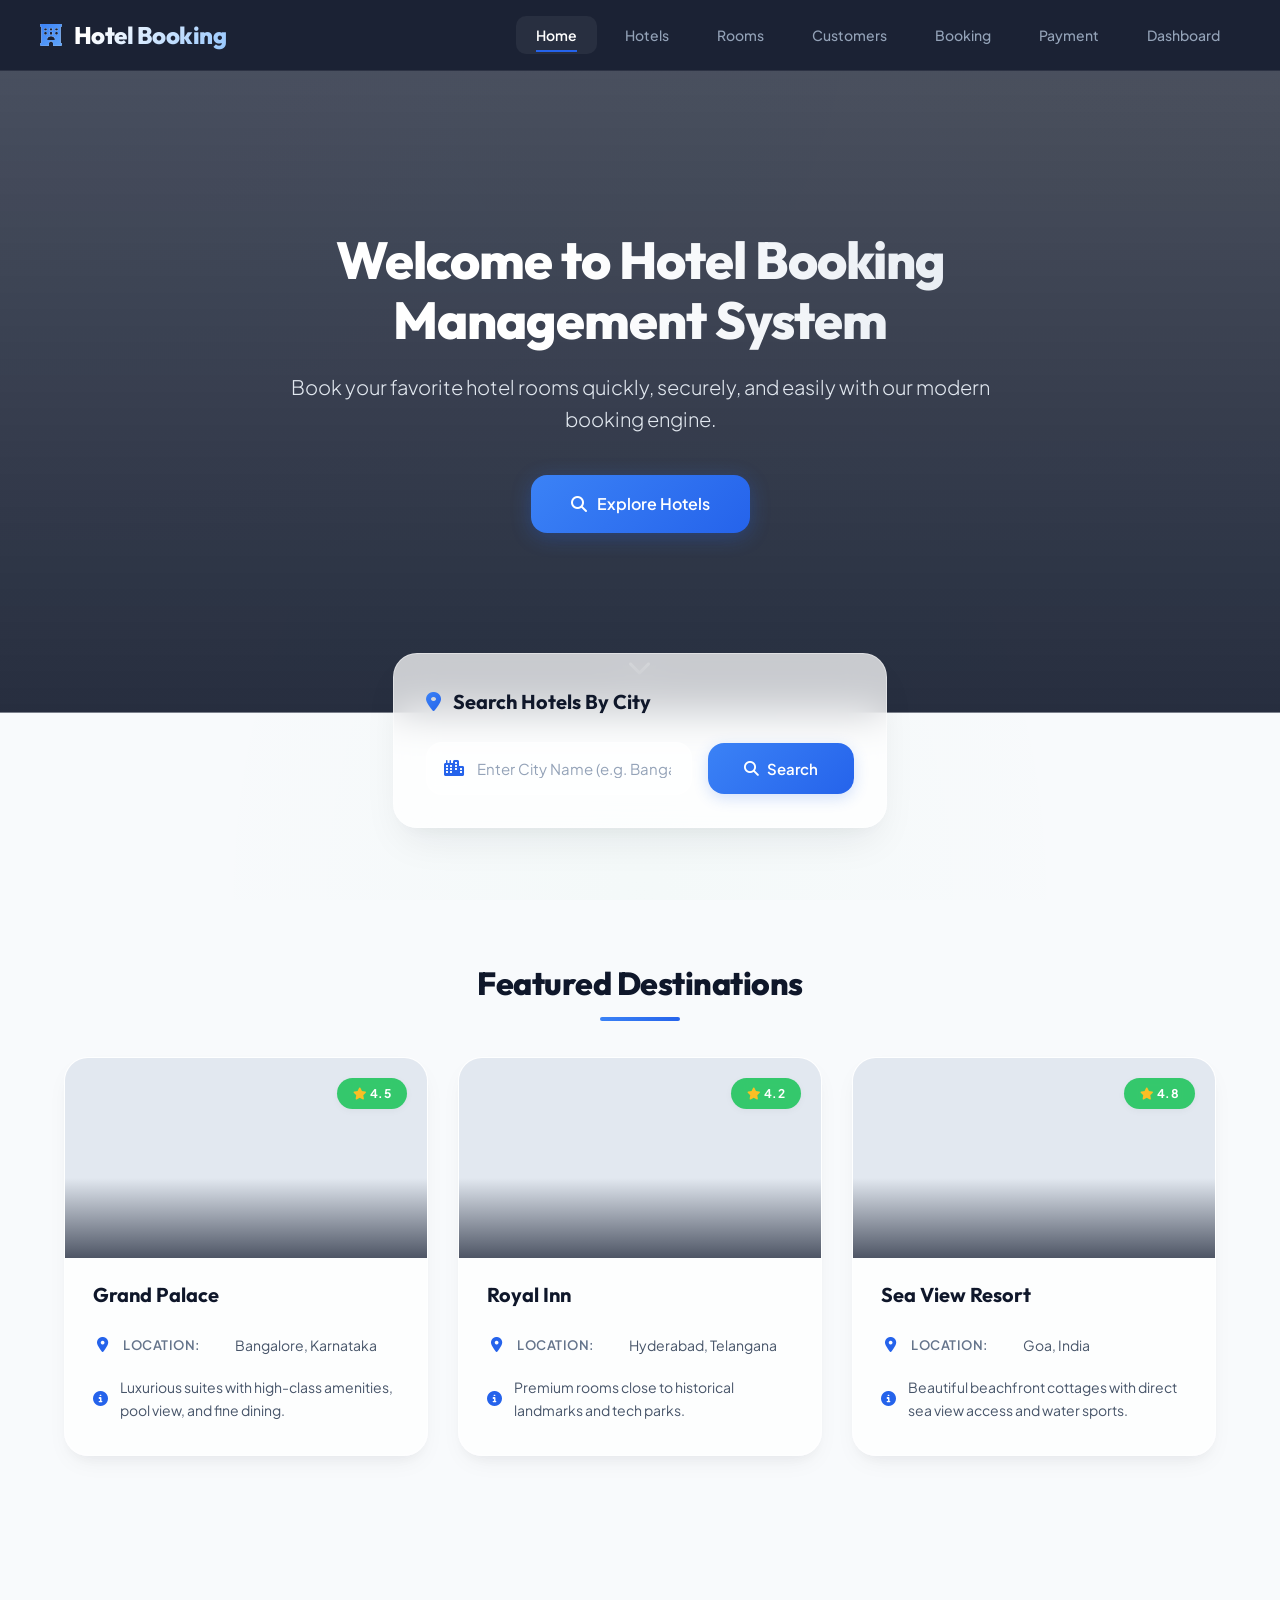
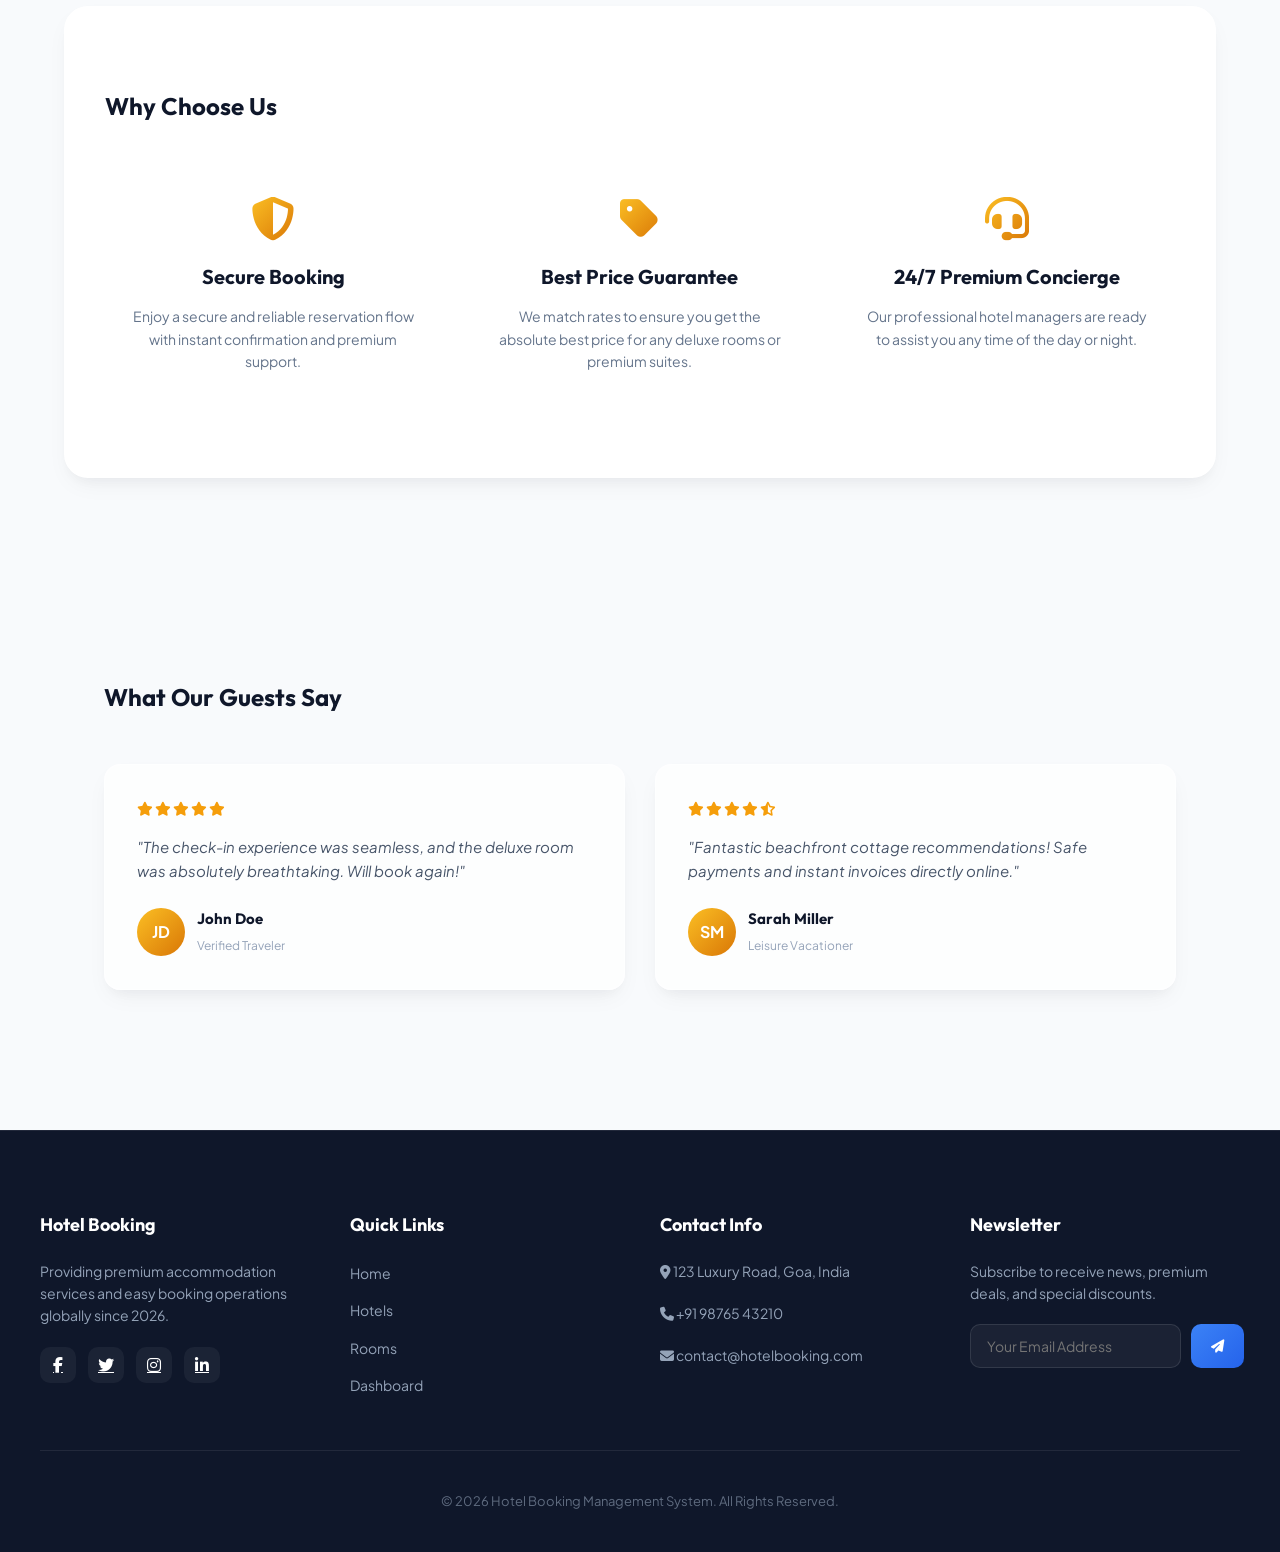
==== frontend/index.html @ cc44a889 "Initial commit with deployment configurations" ====
<!DOCTYPE html>
<html lang="en">
<head>
    <meta charset="UTF-8">
    <meta name="viewport" content="width=device-width, initial-scale=1.0">
    <title>Hotel Booking Management System</title>
    <!-- FontAwesome Icons -->
    <link rel="stylesheet" href="https://cdnjs.cloudflare.com/ajax/libs/font-awesome/6.4.0/css/all.min.css">
    <link rel="stylesheet" href="style.css">
</head>
<body>

    <!-- Navigation Bar -->
    <header>
        <nav class="navbar">
            <h2><i class="fa-solid fa-hotel"></i> Hotel Booking</h2>

            <button class="hamburger-menu" aria-label="Toggle Menu" onclick="toggleMobileMenu()">
                <i class="fa-solid fa-bars"></i>
            </button>

            <ul class="nav-links">
                <li><a href="index.html" class="active">Home</a></li>
                <li><a href="hotels.html">Hotels</a></li>
                <li><a href="rooms.html">Rooms</a></li>
                <li><a href="customers.html">Customers</a></li>
                <li><a href="booking.html">Booking</a></li>
                <li><a href="payment.html">Payment</a></li>
                <li><a href="dashboard.html">Dashboard</a></li>
            </ul>
        </nav>
    </header>

    <!-- Hero Section -->
    <section class="hero">
        <h1 class="anim-fade-up">Welcome to Hotel Booking Management System</h1>
        <p class="anim-fade-up">Book your favorite hotel rooms quickly, securely, and easily with our modern booking engine.</p>

        <a href="hotels.html" class="btn anim-fade-up">
            <i class="fa-solid fa-magnifying-glass"></i> Explore Hotels
        </a>

        <div class="scroll-indicator" onclick="document.getElementById('searchSection').scrollIntoView({behavior: 'smooth'})">
            <i class="fa-solid fa-chevron-down"></i>
        </div>
    </section>

    <!-- Search Hotel -->
    <section class="search" id="searchSection">
        <h2><i class="fa-solid fa-location-dot"></i> Search Hotels By City</h2>
        <div class="search-group">
            <div class="input-wrapper">
                <i class="fa-solid fa-city input-icon"></i>
                <input
                    type="text"
                    id="searchCity"
                    placeholder="Enter City Name (e.g. Bangalore, Goa)"
                >
            </div>
            <button onclick="searchHotel()">
                <i class="fa-solid fa-search"></i> Search
            </button>
        </div>
    </section>

    <!-- Featured Hotels -->
    <section class="featured">
        <h2>Featured Destinations</h2>
        <div class="hotel-container">

            <div class="hotel-card">
                <span class="badge success"><i class="fa-solid fa-star" style="color: #FBBF24;"></i> 4.5</span>
                <div class="card-image" style="background-image: url('https://images.unsplash.com/photo-1566073771259-6a8506099945?auto=format&fit=crop&w=600&q=80')"></div>
                <div class="card-body">
                    <h3>Grand Palace</h3>
                    <p><i class="fa-solid fa-map-marker-alt"></i> <b>Location:</b> Bangalore, Karnataka</p>
                    <p><i class="fa-solid fa-circle-info"></i> Luxurious suites with high-class amenities, pool view, and fine dining.</p>
                </div>
            </div>

            <div class="hotel-card">
                <span class="badge success"><i class="fa-solid fa-star" style="color: #FBBF24;"></i> 4.2</span>
                <div class="card-image" style="background-image: url('https://images.unsplash.com/photo-1582719508461-905c673771fd?auto=format&fit=crop&w=600&q=80')"></div>
                <div class="card-body">
                    <h3>Royal Inn</h3>
                    <p><i class="fa-solid fa-map-marker-alt"></i> <b>Location:</b> Hyderabad, Telangana</p>
                    <p><i class="fa-solid fa-circle-info"></i> Premium rooms close to historical landmarks and tech parks.</p>
                </div>
            </div>

            <div class="hotel-card">
                <span class="badge success"><i class="fa-solid fa-star" style="color: #FBBF24;"></i> 4.8</span>
                <div class="card-image" style="background-image: url('https://images.unsplash.com/photo-1520250497591-112f2f40a3f4?auto=format&fit=crop&w=600&q=80')"></div>
                <div class="card-body">
                    <h3>Sea View Resort</h3>
                    <p><i class="fa-solid fa-map-marker-alt"></i> <b>Location:</b> Goa, India</p>
                    <p><i class="fa-solid fa-circle-info"></i> Beautiful beachfront cottages with direct sea view access and water sports.</p>
                </div>
            </div>

        </div>
    </section>

    <!-- Why Choose Us Section -->
    <section class="why-choose-us">
        <h2>Why Choose Us</h2>
        <div class="why-grid">
            <div class="why-item">
                <i class="fa-solid fa-shield-halved"></i>
                <h3>Secure Booking</h3>
                <p>Enjoy a secure and reliable reservation flow with instant confirmation and premium support.</p>
            </div>
            <div class="why-item">
                <i class="fa-solid fa-tag"></i>
                <h3>Best Price Guarantee</h3>
                <p>We match rates to ensure you get the absolute best price for any deluxe rooms or premium suites.</p>
            </div>
            <div class="why-item">
                <i class="fa-solid fa-headset"></i>
                <h3>24/7 Premium Concierge</h3>
                <p>Our professional hotel managers are ready to assist you any time of the day or night.</p>
            </div>
        </div>
    </section>

    <!-- Testimonials Section -->
    <section class="testimonials-section">
        <h2>What Our Guests Say</h2>
        <div class="testimonials-grid">
            <div class="testimonial-card">
                <div class="testimonial-stars">
                    <i class="fa-solid fa-star"></i>
                    <i class="fa-solid fa-star"></i>
                    <i class="fa-solid fa-star"></i>
                    <i class="fa-solid fa-star"></i>
                    <i class="fa-solid fa-star"></i>
                </div>
                <p>"The check-in experience was seamless, and the deluxe room was absolutely breathtaking. Will book again!"</p>
                <div class="testimonial-user">
                    <div class="testimonial-avatar">JD</div>
                    <div class="testimonial-info">
                        <h4>John Doe</h4>
                        <span>Verified Traveler</span>
                    </div>
                </div>
            </div>
            <div class="testimonial-card">
                <div class="testimonial-stars">
                    <i class="fa-solid fa-star"></i>
                    <i class="fa-solid fa-star"></i>
                    <i class="fa-solid fa-star"></i>
                    <i class="fa-solid fa-star"></i>
                    <i class="fa-solid fa-star-half-stroke"></i>
                </div>
                <p>"Fantastic beachfront cottage recommendations! Safe payments and instant invoices directly online."</p>
                <div class="testimonial-user">
                    <div class="testimonial-avatar">SM</div>
                    <div class="testimonial-info">
                        <h4>Sarah Miller</h4>
                        <span>Leisure Vacationer</span>
                    </div>
                </div>
            </div>
        </div>
    </section>

    <!-- Footer -->
    <footer>
        <div class="footer-content">
            <div class="footer-section">
                <h3>Hotel Booking</h3>
                <p>Providing premium accommodation services and easy booking operations globally since 2026.</p>
                <div class="footer-social">
                    <a href="#"><i class="fa-brands fa-facebook-f"></i></a>
                    <a href="#"><i class="fa-brands fa-twitter"></i></a>
                    <a href="#"><i class="fa-brands fa-instagram"></i></a>
                    <a href="#"><i class="fa-brands fa-linkedin-in"></i></a>
                </div>
            </div>
            <div class="footer-section">
                <h3>Quick Links</h3>
                <ul class="footer-links">
                    <li><a href="index.html">Home</a></li>
                    <li><a href="hotels.html">Hotels</a></li>
                    <li><a href="rooms.html">Rooms</a></li>
                    <li><a href="dashboard.html">Dashboard</a></li>
                </ul>
            </div>
            <div class="footer-section">
                <h3>Contact Info</h3>
                <p><i class="fa-solid fa-location-dot"></i> 123 Luxury Road, Goa, India</p>
                <p><i class="fa-solid fa-phone"></i> +91 98765 43210</p>
                <p><i class="fa-solid fa-envelope"></i> contact@hotelbooking.com</p>
            </div>
            <div class="footer-section">
                <h3>Newsletter</h3>
                <p>Subscribe to receive news, premium deals, and special discounts.</p>
                <div class="newsletter-form">
                    <input type="email" placeholder="Your Email Address">
                    <button><i class="fa-solid fa-paper-plane"></i></button>
                </div>
            </div>
        </div>
        <div class="footer-bottom">
            <p>&copy; 2026 Hotel Booking Management System. All Rights Reserved.</p>
        </div>
    </footer>

    <script src="script.js"></script>

</body>
</html>
---- frontend/style.css ----
@import url('https://fonts.googleapis.com/css2?family=Outfit:wght@300;400;500;600;700;800&family=Plus+Jakarta+Sans:wght@300;400;500;600;700;800&display=swap');

/* ==========================================================================
   PREMIUM DESIGN SYSTEM VARIABLES
   ========================================================================== */
:root {
    /* Color Palette */
    --primary: #2563EB;
    --primary-hover: #1D4ED8;
    --primary-light: rgba(37, 99, 235, 0.1);
    --secondary: #0F172A;
    --accent: #F59E0B;
    --accent-hover: #D97706;
    --success: #22C55E;
    --danger: #EF4444;
    --warning: #F59E0B;
    --info: #3B82F6;
    --background: #F8FAFC;
    
    /* Luxury Gradients */
    --primary-gradient: linear-gradient(135deg, #3B82F6 0%, #2563EB 100%);
    --secondary-gradient: linear-gradient(135deg, #1E293B 0%, #0F172A 100%);
    --success-gradient: linear-gradient(135deg, #34D399 0%, #10B981 100%);
    --danger-gradient: linear-gradient(135deg, #F87171 0%, #EF4444 100%);
    --warning-gradient: linear-gradient(135deg, #FBBF24 0%, #F59E0B 100%);
    --gray-gradient: linear-gradient(135deg, #94A3B8 0%, #64748B 100%);
    --accent-gradient: linear-gradient(135deg, #FBBF24 0%, #D97706 100%);
    --hero-overlay: linear-gradient(to bottom, rgba(15, 23, 42, 0.75), rgba(15, 23, 42, 0.9));
    --glass-card: rgba(255, 255, 255, 0.75);
    
    /* Typography */
    --font-heading: 'Outfit', sans-serif;
    --font-body: 'Plus Jakarta Sans', sans-serif;
    
    /* Shadows & Glows */
    --shadow-sm: 0 2px 8px -1px rgba(0, 0, 0, 0.05);
    --shadow-md: 0 10px 25px -5px rgba(15, 23, 42, 0.05), 0 8px 16px -6px rgba(15, 23, 42, 0.05);
    --shadow-lg: 0 20px 40px -10px rgba(15, 23, 42, 0.08), 0 10px 20px -8px rgba(15, 23, 42, 0.04);
    --shadow-xl: 0 30px 60px -15px rgba(15, 23, 42, 0.12), 0 15px 30px -10px rgba(15, 23, 42, 0.06);
    --primary-glow: 0 0 20px rgba(37, 99, 235, 0.25);
    --success-glow: 0 0 20px rgba(34, 197, 94, 0.25);
    --danger-glow: 0 0 20px rgba(239, 68, 68, 0.25);
    --accent-glow: 0 0 20px rgba(245, 158, 11, 0.25);
    
    /* Borders & Radius */
    --border-glass: 1px solid rgba(255, 255, 255, 0.4);
    --border-glass-focus: 1px solid rgba(37, 99, 235, 0.5);
    --radius-sm: 10px;
    --radius-md: 16px;
    --radius-lg: 24px;
    --radius-full: 9999px;
    
    /* Transitions */
    --transition: all 0.4s cubic-bezier(0.16, 1, 0.3, 1);
}

/* ==========================================================================
   RESET & BASE STYLES
   ========================================================================== */
* {
    margin: 0;
    padding: 0;
    box-sizing: border-box;
}

html {
    scroll-behavior: smooth;
}

body {
    background-color: var(--background);
    color: var(--secondary);
    font-family: var(--font-body);
    line-height: 1.6;
    min-height: 100vh;
    display: flex;
    flex-direction: column;
    overflow-x: hidden;
    background-image: 
        radial-gradient(at 0% 0%, rgba(37, 99, 235, 0.03) 0, transparent 50%),
        radial-gradient(at 100% 0%, rgba(245, 158, 11, 0.03) 0, transparent 50%),
        radial-gradient(at 50% 100%, rgba(34, 197, 94, 0.02) 0, transparent 50%);
    background-attachment: fixed;
}

h1, h2, h3, h4, h5, h6 {
    font-family: var(--font-heading);
    color: var(--secondary);
    font-weight: 700;
}

/* Custom Scrollbar */
::-webkit-scrollbar {
    width: 10px;
    height: 10px;
}
::-webkit-scrollbar-track {
    background: var(--background);
}
::-webkit-scrollbar-thumb {
    background: #CBD5E1;
    border-radius: var(--radius-full);
    border: 3px solid var(--background);
}
::-webkit-scrollbar-thumb:hover {
    background: #94A3B8;
}

/* Page entrance animations */
main, .dashboard-layout, .featured, form, .hero, .why-choose-us, .testimonials-section {
    animation: fadeUp 0.8s cubic-bezier(0.16, 1, 0.3, 1) both;
}

/* ==========================================================================
   ANIMATION KEYFRAMES
   ========================================================================== */
@keyframes fadeIn {
    from { opacity: 0; }
    to { opacity: 1; }
}
@keyframes fadeUp {
    from {
        opacity: 0;
        transform: translateY(30px);
    }
    to {
        opacity: 1;
        transform: translateY(0);
    }
}
@keyframes fadeDown {
    from {
        opacity: 0;
        transform: translateY(-20px);
    }
    to {
        opacity: 1;
        transform: translateY(0);
    }
}
@keyframes slideLeft {
    from {
        opacity: 0;
        transform: translateX(40px);
    }
    to {
        opacity: 1;
        transform: translateX(0);
    }
}
@keyframes slideRight {
    from {
        opacity: 0;
        transform: translateX(-40px);
    }
    to {
        opacity: 1;
        transform: translateX(0);
    }
}
@keyframes zoomIn {
    from {
        opacity: 0;
        transform: scale(0.95);
    }
    to {
        opacity: 1;
        transform: scale(1);
    }
}
@keyframes floating {
    0% { transform: translateY(0px); }
    50% { transform: translateY(-10px); }
    100% { transform: translateY(0px); }
}
@keyframes pulseGlow {
    0% { box-shadow: 0 0 0 0 rgba(37, 99, 235, 0.4); }
    70% { box-shadow: 0 0 0 10px rgba(37, 99, 235, 0); }
    100% { box-shadow: 0 0 0 0 rgba(37, 99, 235, 0); }
}
@keyframes bounce {
    0%, 20%, 50%, 80%, 100% { transform: translateY(0); }
    40% { transform: translateY(-15px); }
    60% { transform: translateY(-7px); }
}

/* Animation classes */
.anim-fade-in { animation: fadeIn 1s ease-out forwards; }
.anim-fade-up { animation: fadeUp 1s cubic-bezier(0.16, 1, 0.3, 1) forwards; }
.anim-slide-left { animation: slideLeft 1s cubic-bezier(0.16, 1, 0.3, 1) forwards; }
.anim-slide-right { animation: slideRight 1s cubic-bezier(0.16, 1, 0.3, 1) forwards; }
.anim-zoom-in { animation: zoomIn 1s cubic-bezier(0.16, 1, 0.3, 1) forwards; }
.anim-floating { animation: floating 4s ease-in-out infinite; }
.anim-bounce { animation: bounce 2s infinite; }

/* ==========================================================================
   NAVIGATION BAR
   ========================================================================== */
header {
    position: sticky;
    top: 0;
    z-index: 1000;
    transition: var(--transition);
    border-bottom: 1px solid rgba(255, 255, 255, 0.08);
    background: rgba(15, 23, 42, 0.95);
    backdrop-filter: blur(20px);
    -webkit-backdrop-filter: blur(20px);
}

header.scrolled {
    background: rgba(15, 23, 42, 0.95);
    box-shadow: var(--shadow-md);
}

.navbar {
    display: flex;
    justify-content: space-between;
    align-items: center;
    max-width: 1400px;
    margin: 0 auto;
    padding: 16px 40px;
    width: 100%;
}

.navbar h2 {
    font-size: 24px;
    font-weight: 800;
    letter-spacing: -0.5px;
    background: linear-gradient(135deg, #FFFFFF 30%, #93C5FD 100%);
    -webkit-background-clip: text;
    background-clip: text;
    color: transparent;
    display: flex;
    align-items: center;
    gap: 12px;
}

.navbar h2 i {
    color: var(--primary);
    font-size: 22px;
    background: linear-gradient(135deg, #3B82F6 0%, #60A5FA 100%);
    -webkit-background-clip: text;
    background-clip: text;
    -webkit-text-fill-color: transparent;
}

.nav-links {
    list-style: none;
    display: flex;
    gap: 8px;
    align-items: center;
}

.nav-links a {
    color: #94A3B8;
    text-decoration: none;
    font-size: 14px;
    font-weight: 500;
    padding: 10px 20px;
    border-radius: var(--radius-sm);
    transition: var(--transition);
    position: relative;
}

.nav-links a:hover {
    color: white;
}

.nav-links a::after {
    content: '';
    position: absolute;
    bottom: 2px;
    left: 20px;
    right: 20px;
    height: 2px;
    background: var(--primary);
    transform: scaleX(0);
    transform-origin: right;
    transition: transform 0.3s ease-in-out;
}

.nav-links a:hover::after {
    transform: scaleX(1);
    transform-origin: left;
}

.nav-links a.active {
    color: white;
    background: rgba(255, 255, 255, 0.06);
    font-weight: 600;
}

.nav-links a.active::after {
    transform: scaleX(1);
    background: var(--primary);
}

/* Mobile Hamburger Menu */
.hamburger-menu {
    display: none;
    background: none;
    border: none;
    color: white;
    font-size: 22px;
    cursor: pointer;
    transition: var(--transition);
    padding: 8px;
    border-radius: var(--radius-sm);
}

.hamburger-menu:hover {
    background: rgba(255, 255, 255, 0.1);
}

/* ==========================================================================
   HERO SECTION
   ========================================================================== */
.hero {
    position: relative;
    text-align: center;
    padding: 160px 40px 180px 40px;
    background: var(--hero-overlay), url("https://images.unsplash.com/photo-1542314831-068cd1dbfeeb?auto=format&fit=crop&w=1920&q=80");
    background-size: cover;
    background-position: center;
    background-attachment: fixed;
    color: white;
    margin-bottom: 0px;
    overflow: hidden;
    display: flex;
    flex-direction: column;
    align-items: center;
}

.hero h1 {
    font-size: 52px;
    font-weight: 800;
    margin-bottom: 20px;
    letter-spacing: -1px;
    line-height: 1.15;
    max-width: 900px;
    animation: fadeUp 1s cubic-bezier(0.16, 1, 0.3, 1) both;
    background: linear-gradient(to right, #FFFFFF 40%, #E2E8F0 100%);
    -webkit-background-clip: text;
    background-clip: text;
    color: transparent;
}

.hero p {
    font-size: 20px;
    color: #E2E8F0;
    margin-bottom: 40px;
    max-width: 700px;
    font-weight: 300;
    animation: fadeUp 1.2s cubic-bezier(0.16, 1, 0.3, 1) both;
    line-height: 1.6;
}

.hero .btn {
    background: var(--primary-gradient);
    color: white;
    text-decoration: none;
    padding: 16px 40px;
    border-radius: var(--radius-md);
    font-size: 16px;
    font-weight: 600;
    box-shadow: 0 4px 20px rgba(37, 99, 235, 0.3);
    display: inline-flex;
    align-items: center;
    gap: 10px;
    transition: var(--transition);
    border: none;
    cursor: pointer;
    animation: fadeUp 1.4s cubic-bezier(0.16, 1, 0.3, 1) both;
}

.hero .btn:hover {
    transform: translateY(-3px) scale(1.02);
    box-shadow: var(--shadow-lg), 0 0 30px rgba(37, 99, 235, 0.4);
}

.hero .btn:active {
    transform: translateY(-1px) scale(0.98);
}

/* Floating Scroll Indicator */
.scroll-indicator {
    position: absolute;
    bottom: 30px;
    left: 50%;
    transform: translateX(-50%);
    animation: floating 2s ease-in-out infinite;
    cursor: pointer;
}

.scroll-indicator i {
    font-size: 24px;
    color: rgba(255, 255, 255, 0.6);
    transition: var(--transition);
}

.scroll-indicator:hover i {
    color: white;
}

/* ==========================================================================
   DASHBOARD / TWO-COLUMN SIDEBAR LAYOUT
   ========================================================================== */
.dashboard-layout {
    display: grid;
    grid-template-columns: 460px 1fr;
    gap: 40px;
    max-width: 1400px;
    margin: -80px auto 60px auto;
    padding: 0 40px;
    align-items: start;
    position: relative;
    z-index: 10;
}

.form-container {
    position: sticky;
    top: 110px;
    z-index: 10;
}

.content-container {
    display: flex;
    flex-direction: column;
    gap: 40px;
}

/* Adjustments when dashboard-layout is used */
.dashboard-layout form {
    margin: 0;
    width: 100%;
}

.dashboard-layout .search {
    margin: 0;
    max-width: none;
}

.dashboard-layout .featured {
    width: 100%;
    max-width: none;
    margin: 0;
    padding: 0;
}

/* ==========================================================================
   SEARCH & FILTER COMPONENT (GLASS CARDS)
   ========================================================================== */
.search {
    max-width: 1000px;
    margin: -60px auto 40px auto;
    background: var(--glass-card);
    backdrop-filter: blur(20px);
    -webkit-backdrop-filter: blur(20px);
    padding: 32px;
    border-radius: var(--radius-lg);
    box-shadow: var(--shadow-lg);
    border: var(--border-glass);
    position: relative;
    z-index: 20;
}

.search h2 {
    font-size: 20px;
    font-weight: 700;
    margin-bottom: 24px;
    color: var(--secondary);
    display: flex;
    align-items: center;
    gap: 12px;
}

.search h2 i {
    color: var(--primary);
    background: var(--primary-gradient);
    -webkit-background-clip: text;
    background-clip: text;
    -webkit-text-fill-color: transparent;
}

.search-group {
    display: flex;
    gap: 16px;
    justify-content: center;
    align-items: center;
    flex-wrap: wrap;
    width: 100%;
}

/* Input Wrappers & Floating Labels style */
.input-wrapper {
    position: relative;
    flex: 1;
    min-width: 250px;
}

.input-wrapper i.input-icon {
    position: absolute;
    left: 18px;
    top: 50%;
    transform: translateY(-50%);
    color: var(--primary);
    font-size: 16px;
    pointer-events: none;
    transition: var(--transition);
}

.search input,
.search select {
    width: 100%;
    padding: 16px 20px 16px 50px;
    font-size: 15px;
    font-family: var(--font-body);
    border: var(--border-glass);
    border-radius: var(--radius-md);
    background-color: rgba(255, 255, 255, 0.6);
    color: var(--secondary);
    transition: var(--transition);
    outline: none;
}

.search input::placeholder {
    color: #94A3B8;
}

.search input:focus,
.search select:focus {
    border-color: var(--primary);
    background-color: white;
    box-shadow: var(--primary-glow);
}

.search button {
    padding: 16px 36px;
    background: var(--primary-gradient);
    color: white;
    border: none;
    border-radius: var(--radius-md);
    font-size: 15px;
    font-weight: 600;
    cursor: pointer;
    font-family: var(--font-body);
    transition: var(--transition);
    box-shadow: 0 4px 15px rgba(37, 99, 235, 0.2);
    display: inline-flex;
    align-items: center;
    gap: 8px;
}

.search button:hover {
    transform: translateY(-2px);
    box-shadow: 0 6px 20px rgba(37, 99, 235, 0.4);
}

.search button:active {
    transform: translateY(0);
}

/* ==========================================================================
   FORMS SECTION (GLASS CARDS)
   ========================================================================== */
form {
    width: 100%;
    max-width: 560px;
    margin: 60px auto;
    background: var(--glass-card);
    backdrop-filter: blur(20px);
    -webkit-backdrop-filter: blur(20px);
    padding: 40px;
    border-radius: var(--radius-lg);
    box-shadow: var(--shadow-xl);
    border: var(--border-glass);
}

form h2 {
    text-align: center;
    font-size: 26px;
    font-weight: 800;
    margin-bottom: 30px;
    color: var(--secondary);
    display: flex;
    justify-content: center;
    align-items: center;
    gap: 12px;
}

form h2 i {
    color: var(--primary);
    background: var(--primary-gradient);
    -webkit-background-clip: text;
    background-clip: text;
    -webkit-text-fill-color: transparent;
}

form label {
    font-size: 11px;
    font-weight: 700;
    color: #64748B;
    margin-bottom: 8px;
    display: inline-block;
    text-transform: uppercase;
    letter-spacing: 1px;
}

.form-group {
    position: relative;
    margin-bottom: 24px;
    width: 100%;
}

.form-group i.input-icon {
    position: absolute;
    left: 18px;
    top: 45px; /* aligned relative to label + input top */
    transform: translateY(-50%);
    color: var(--primary);
    font-size: 16px;
    pointer-events: none;
    transition: var(--transition);
}

form input,
form select,
form textarea {
    width: 100%;
    padding: 16px 20px 16px 50px;
    font-size: 14px;
    font-family: var(--font-body);
    border: var(--border-glass);
    border-radius: var(--radius-md);
    color: var(--secondary);
    background-color: rgba(255, 255, 255, 0.55);
    outline: none;
    transition: var(--transition);
}

form input::placeholder {
    color: #94A3B8;
}

form input:focus,
form select:focus,
form textarea:focus {
    border-color: var(--primary);
    background-color: white;
    box-shadow: var(--primary-glow);
}

/* Floating Glow borders using CSS Focus events */
form input:focus ~ i.input-icon,
form select:focus ~ i.input-icon {
    color: var(--primary);
    transform: translateY(-50%) scale(1.1);
}

form input[readonly] {
    background-color: #E2E8F0 !important;
    border-color: rgba(0, 0, 0, 0.05) !important;
    color: #64748B !important;
    cursor: not-allowed;
}

form .btn-group {
    display: grid;
    grid-template-columns: 1fr 1fr;
    gap: 14px;
    margin-top: 15px;
}

/* ==========================================================================
   BUTTONS (PREMIUM LUXURY GLOW & TRANSITIONS)
   ========================================================================== */
form button,
.btn-group button {
    padding: 15px 24px;
    border: none;
    border-radius: var(--radius-md);
    cursor: pointer;
    font-family: var(--font-body);
    font-size: 14px;
    font-weight: 700;
    color: white;
    transition: var(--transition);
    display: inline-flex;
    justify-content: center;
    align-items: center;
    gap: 8px;
    box-shadow: var(--shadow-sm);
    position: relative;
    overflow: hidden;
}

form button:hover,
.btn-group button:hover {
    transform: translateY(-2px);
}

form button:active,
.btn-group button:active {
    transform: translateY(0) scale(0.98);
}

/* Button variants */
/* Primary add button - takes span 2 */
form button[onclick*="add"],
.btn-primary {
    background: var(--primary-gradient);
    grid-column: span 2;
    font-size: 15px;
    box-shadow: 0 4px 15px rgba(37, 99, 235, 0.2);
}

form button[onclick*="add"]:hover,
.btn-primary:hover {
    box-shadow: 0 6px 20px rgba(37, 99, 235, 0.4), var(--primary-glow);
}

/* Update Button - Green */
form button[onclick*="update"],
.btn-success {
    background: var(--success-gradient);
    box-shadow: 0 4px 15px rgba(34, 197, 94, 0.2);
}

form button[onclick*="update"]:hover,
.btn-success:hover {
    box-shadow: 0 6px 20px rgba(34, 197, 94, 0.4), var(--success-glow);
}

/* Delete Button - Red */
form button[onclick*="delete"],
form button[onclick*="deleteHotel"],
form button[onclick*="deleteRoom"],
form button[onclick*="deleteCustomer"],
form button[onclick*="deleteBooking"],
form button[onclick*="deletePayment"],
.btn-danger {
    background: var(--danger-gradient);
    box-shadow: 0 4px 15px rgba(239, 68, 68, 0.2);
}

form button[onclick*="delete"]:hover,
.btn-danger:hover {
    box-shadow: 0 6px 20px rgba(239, 68, 68, 0.4), var(--danger-glow);
}

/* Clear Reset Button - Gray */
form button[type="reset"],
form button[onclick*="clear"],
form button[onclick*="clearHotelForm"],
form button[onclick*="clearRoomForm"],
form button[onclick*="clearCustomerForm"],
form button[onclick*="clearBookingForm"],
form button[onclick*="clearPaymentForm"],
.btn-secondary {
    background: var(--gray-gradient);
    box-shadow: 0 4px 15px rgba(100, 116, 139, 0.2);
}

form button[type="reset"]:hover,
.btn-secondary:hover {
    box-shadow: 0 6px 20px rgba(100, 116, 139, 0.4);
}

/* ==========================================================================
   FEATURED & CONTAINER GRID
   ========================================================================== */
.featured {
    width: 90%;
    max-width: 1400px;
    margin: 80px auto;
    padding: 10px 0;
}

.featured h2 {
    font-size: 32px;
    font-weight: 800;
    text-align: center;
    margin-bottom: 48px;
    position: relative;
    color: var(--secondary);
    letter-spacing: -0.5px;
}

.featured h2::after {
    content: '';
    position: absolute;
    bottom: -12px;
    left: 50%;
    transform: translateX(-50%);
    width: 80px;
    height: 4px;
    background: var(--primary-gradient);
    border-radius: var(--radius-full);
}

.hotel-container {
    display: grid;
    grid-template-columns: repeat(auto-fill, minmax(350px, 1fr));
    gap: 30px;
    justify-content: center;
    width: 100%;
}

.no-records {
    grid-column: 1 / -1;
    text-align: center;
    padding: 60px 40px;
    background: rgba(255, 255, 255, 0.6);
    backdrop-filter: blur(10px);
    border: 2px dashed rgba(148, 163, 184, 0.3);
    border-radius: var(--radius-lg);
    color: #64748B;
    font-size: 16px;
    font-weight: 500;
}

/* ==========================================================================
   CARD DESIGN (LUXURY GLASS CARDS)
   ========================================================================== */
.hotel-card {
    background: var(--glass-card);
    backdrop-filter: blur(15px);
    -webkit-backdrop-filter: blur(15px);
    border-radius: var(--radius-lg);
    box-shadow: var(--shadow-md);
    border: var(--border-glass);
    transition: var(--transition);
    display: flex;
    flex-direction: column;
    position: relative;
    overflow: hidden;
    padding: 0;
}

.hotel-card:hover {
    transform: translateY(-8px);
    box-shadow: var(--shadow-xl);
    border-color: rgba(37, 99, 235, 0.2);
}

/* Premium Image Placeholder Grid */
.card-image {
    width: 100%;
    height: 200px;
    background-size: cover;
    background-position: center;
    position: relative;
    background-color: #E2E8F0;
    transition: var(--transition);
}

.hotel-card:hover .card-image {
    transform: scale(1.03);
}

.card-image::after {
    content: '';
    position: absolute;
    inset: 0;
    background: linear-gradient(to bottom, transparent 60%, rgba(15, 23, 42, 0.7));
}

.card-body {
    padding: 24px 28px;
    display: flex;
    flex-direction: column;
    flex-grow: 1;
}

.hotel-card h3 {
    color: var(--secondary);
    font-size: 20px;
    font-weight: 700;
    margin-bottom: 16px;
    line-height: 1.3;
}

.hotel-card p {
    margin: 10px 0;
    font-size: 14px;
    color: #475569;
    display: flex;
    align-items: center;
    gap: 12px;
}

.hotel-card p i {
    color: var(--primary);
    font-size: 15px;
    width: 18px;
    text-align: center;
}

.hotel-card p b {
    color: #64748B;
    font-weight: 600;
    min-width: 100px;
    font-size: 13px;
    text-transform: uppercase;
    letter-spacing: 0.5px;
}

/* Badges inside cards */
.hotel-card .badge {
    position: absolute;
    top: 20px;
    right: 20px;
    padding: 6px 16px;
    border-radius: var(--radius-full);
    font-size: 12px;
    font-weight: 700;
    letter-spacing: 0.5px;
    z-index: 10;
    box-shadow: var(--shadow-sm);
    backdrop-filter: blur(10px);
}

.hotel-card .badge.confirmed,
.hotel-card .badge.success,
.hotel-card .badge.available {
    background-color: rgba(34, 197, 94, 0.9);
    color: white;
}

.hotel-card .badge.pending,
.hotel-card .badge.booked {
    background-color: rgba(245, 158, 11, 0.9);
    color: white;
}

.hotel-card .badge.cancelled,
.hotel-card .badge.failed {
    background-color: rgba(239, 68, 68, 0.9);
    color: white;
}

.card-actions {
    margin-top: auto;
    display: flex;
    gap: 10px;
    padding-top: 20px;
    border-top: 1px solid rgba(148, 163, 184, 0.15);
}

.hotel-card button {
    flex: 1;
    padding: 12px 16px;
    border: none;
    border-radius: var(--radius-md);
    font-size: 13px;
    font-weight: 700;
    cursor: pointer;
    color: white;
    transition: var(--transition);
    display: inline-flex;
    justify-content: center;
    align-items: center;
    gap: 6px;
}

.hotel-card button:first-of-type {
    background: var(--info-gradient);
    box-shadow: 0 4px 10px rgba(59, 130, 246, 0.15);
}

.hotel-card button:first-of-type:hover {
    box-shadow: 0 6px 15px rgba(59, 130, 246, 0.3), var(--primary-glow);
}

.hotel-card button:last-of-type {
    background: var(--danger-gradient);
    box-shadow: 0 4px 10px rgba(239, 68, 68, 0.15);
}

.hotel-card button:last-of-type:hover {
    box-shadow: 0 6px 15px rgba(239, 68, 68, 0.3), var(--danger-glow);
}

/* ==========================================================================
   STATISTICS & ADMIN DASHBOARD
   ========================================================================== */
.stats-grid {
    display: grid;
    grid-template-columns: repeat(auto-fit, minmax(220px, 1fr));
    gap: 24px;
    margin-bottom: 40px;
    width: 100%;
}

.stat-card {
    background: var(--glass-card);
    backdrop-filter: blur(15px);
    -webkit-backdrop-filter: blur(15px);
    padding: 30px 24px;
    border-radius: var(--radius-lg);
    box-shadow: var(--shadow-md);
    border: var(--border-glass);
    text-align: center;
    transition: var(--transition);
    position: relative;
    overflow: hidden;
}

.stat-card::after {
    content: '';
    position: absolute;
    bottom: 0;
    left: 0;
    width: 100%;
    height: 4px;
    background: var(--primary-gradient);
    transition: var(--transition);
}

.stat-card:hover {
    transform: translateY(-6px);
    box-shadow: var(--shadow-lg);
}

.stat-card:hover::after {
    height: 6px;
}

.stat-card i {
    font-size: 38px;
    margin-bottom: 16px;
    background: var(--primary-gradient);
    -webkit-background-clip: text;
    background-clip: text;
    color: transparent;
    display: inline-block;
}

.stat-card h3 {
    font-size: 12px;
    font-weight: 700;
    color: #64748B;
    text-transform: uppercase;
    letter-spacing: 1px;
    margin-bottom: 8px;
}

.stat-card h1 {
    font-size: 42px;
    font-weight: 800;
    color: var(--secondary);
    line-height: 1.1;
    font-family: var(--font-heading);
}

/* Admin Quick Links styling */
.dashboard-quick-links .hotel-card {
    text-align: center;
    padding: 40px 30px;
}

.dashboard-quick-links .hotel-card i {
    font-size: 44px;
    background: var(--primary-gradient);
    -webkit-background-clip: text;
    background-clip: text;
    color: transparent;
    margin-bottom: 20px;
}

.dashboard-quick-links .hotel-card h3 {
    font-size: 20px;
    margin-bottom: 12px;
}

.dashboard-quick-links .hotel-card p {
    font-size: 14px;
    color: #64748B;
    margin-bottom: 24px;
    text-align: center;
}

.dashboard-quick-links .btn {
    width: 100%;
    padding: 14px;
    text-decoration: none;
    border-radius: var(--radius-md);
    background: var(--secondary-gradient);
    color: white;
    font-weight: 600;
    transition: var(--transition);
    display: block;
    box-shadow: var(--shadow-sm);
}

.dashboard-quick-links .btn:hover {
    transform: translateY(-2px);
    box-shadow: var(--shadow-md), 0 0 15px rgba(15, 23, 42, 0.2);
}

/* ==========================================================================
   ADDITIONAL HERO HOMEPAGE SECTIONS
   ========================================================================== */
.why-choose-us {
    background: white;
    padding: 80px 40px;
    border-radius: var(--radius-lg);
    box-shadow: var(--shadow-md);
    margin: 60px auto;
    width: 90%;
    max-width: 1400px;
    border: var(--border-glass);
}

.why-grid {
    display: grid;
    grid-template-columns: repeat(auto-fit, minmax(280px, 1fr));
    gap: 30px;
    margin-top: 48px;
}

.why-item {
    text-align: center;
    padding: 24px;
}

.why-item i {
    font-size: 44px;
    background: var(--accent-gradient);
    -webkit-background-clip: text;
    background-clip: text;
    color: transparent;
    margin-bottom: 20px;
}

.why-item h3 {
    font-size: 20px;
    font-weight: 700;
    margin-bottom: 12px;
}

.why-item p {
    font-size: 14px;
    color: #64748B;
    line-height: 1.6;
}

.testimonials-section {
    padding: 80px 40px;
    margin: 60px auto;
    width: 90%;
    max-width: 1400px;
}

.testimonials-grid {
    display: grid;
    grid-template-columns: repeat(auto-fit, minmax(320px, 1fr));
    gap: 30px;
    margin-top: 48px;
}

.testimonial-card {
    background: var(--glass-card);
    backdrop-filter: blur(10px);
    border: var(--border-glass);
    padding: 32px;
    border-radius: var(--radius-md);
    box-shadow: var(--shadow-md);
    transition: var(--transition);
}

.testimonial-card:hover {
    transform: translateY(-4px);
    box-shadow: var(--shadow-lg);
}

.testimonial-stars {
    color: var(--accent);
    margin-bottom: 16px;
    font-size: 14px;
}

.testimonial-card p {
    font-size: 15px;
    font-style: italic;
    color: #475569;
    margin-bottom: 24px;
}

.testimonial-user {
    display: flex;
    align-items: center;
    gap: 12px;
}

.testimonial-avatar {
    width: 48px;
    height: 48px;
    border-radius: var(--radius-full);
    background: #CBD5E1;
    display: flex;
    align-items: center;
    justify-content: center;
    font-weight: 700;
    color: var(--secondary);
    background-image: var(--accent-gradient);
    color: white;
}

.testimonial-info h4 {
    font-size: 15px;
    font-weight: 700;
}

.testimonial-info span {
    font-size: 12px;
    color: #94A3B8;
}

/* ==========================================================================
   FOOTER SECTION
   ========================================================================== */
footer {
    background-color: var(--secondary);
    color: #94A3B8;
    padding: 80px 40px 40px 40px;
    border-top: 1px solid rgba(255, 255, 255, 0.08);
}

.footer-content {
    max-width: 1400px;
    margin: 0 auto;
    display: grid;
    grid-template-columns: repeat(auto-fit, minmax(250px, 1fr));
    gap: 40px;
    padding-bottom: 40px;
    border-bottom: 1px solid rgba(255, 255, 255, 0.08);
}

.footer-section h3 {
    color: white;
    font-size: 18px;
    margin-bottom: 20px;
    font-family: var(--font-heading);
}

.footer-section p {
    font-size: 14px;
    line-height: 1.6;
    margin-bottom: 20px;
}

.footer-links {
    list-style: none;
}

.footer-links li {
    margin-bottom: 12px;
}

.footer-links a {
    color: #94A3B8;
    text-decoration: none;
    font-size: 14px;
    transition: var(--transition);
}

.footer-links a:hover {
    color: white;
    transform: translateX(4px);
    display: inline-block;
}

.footer-social {
    display: flex;
    gap: 12px;
}

.footer-social a {
    width: 36px;
    height: 36px;
    border-radius: var(--radius-sm);
    background: rgba(255, 255, 255, 0.05);
    display: inline-flex;
    align-items: center;
    justify-content: center;
    color: white;
    font-size: 16px;
    transition: var(--transition);
}

.footer-social a:hover {
    background: var(--primary-gradient);
    transform: translateY(-3px);
}

.newsletter-form {
    display: flex;
    gap: 10px;
}

.newsletter-form input {
    background: rgba(255, 255, 255, 0.05);
    border: 1px solid rgba(255, 255, 255, 0.1);
    border-radius: var(--radius-sm);
    padding: 12px 16px;
    color: white;
    font-size: 14px;
    outline: none;
    flex: 1;
    font-family: var(--font-body);
}

.newsletter-form input:focus {
    border-color: var(--primary);
}

.newsletter-form button {
    background: var(--primary-gradient);
    color: white;
    border: none;
    border-radius: var(--radius-sm);
    padding: 12px 20px;
    cursor: pointer;
    font-weight: 600;
    transition: var(--transition);
}

.newsletter-form button:hover {
    transform: translateY(-2px);
    box-shadow: 0 4px 12px rgba(37, 99, 235, 0.3);
}

.footer-bottom {
    max-width: 1400px;
    margin: 40px auto 0 auto;
    text-align: center;
    font-size: 13px;
}

.footer-bottom p {
    opacity: 0.6;
}

/* ==========================================================================
   RESPONSIVE DESIGN RULES
   ========================================================================== */
@media (max-width: 1024px) {
    .navbar {
        padding: 16px 24px;
    }
    
    .hamburger-menu {
        display: block;
    }
    
    .nav-links {
        display: none;
        flex-direction: column;
        width: 100%;
        position: absolute;
        top: 100%;
        left: 0;
        background: rgba(15, 23, 42, 0.98);
        backdrop-filter: blur(20px);
        padding: 24px;
        border-top: 1px solid rgba(255, 255, 255, 0.08);
        border-bottom: 1px solid rgba(255, 255, 255, 0.08);
        gap: 16px;
        align-items: flex-start;
        box-shadow: var(--shadow-lg);
    }
    
    .nav-links.open {
        display: flex;
        animation: fadeDown 0.3s ease-out forwards;
    }
    
    .nav-links a {
        width: 100%;
        padding: 12px 16px;
    }
    
    .nav-links a::after {
        display: none;
    }

    .dashboard-layout {
        grid-template-columns: 1fr;
        padding: 0 24px;
        gap: 40px;
        margin-top: -60px;
    }
    
    .form-container {
        position: static;
    }
}

@media (max-width: 768px) {
    .hero {
        padding: 120px 20px 140px 20px;
    }
    
    .hero h1 {
        font-size: 36px;
    }
    
    .hero p {
        font-size: 16px;
    }
    
    form {
        padding: 30px 20px;
    }
    
    form .btn-group {
        grid-template-columns: 1fr;
    }
    
    form button[onclick*="add"] {
        grid-column: span 1;
    }
    
    .hotel-container {
        grid-template-columns: 1fr;
    }
    
    .why-choose-us, .testimonials-section {
        padding: 40px 20px;
    }
}
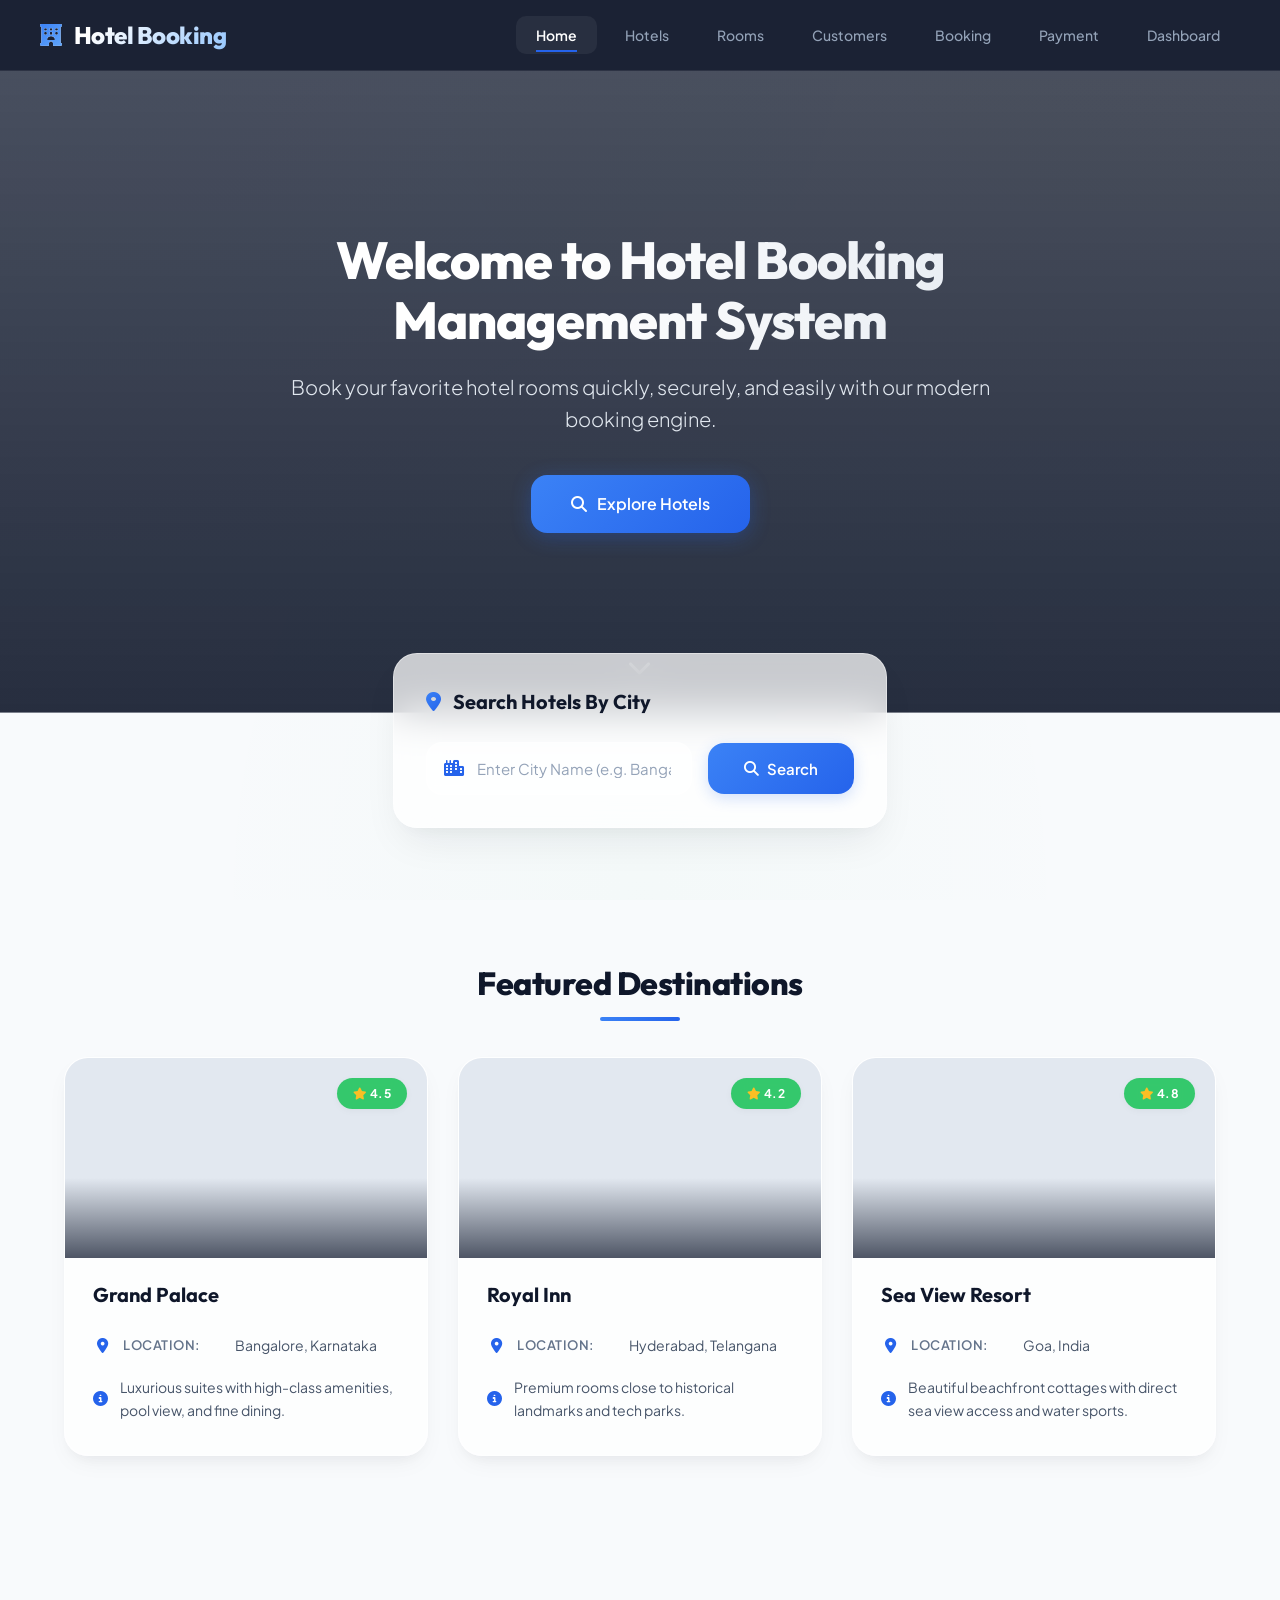
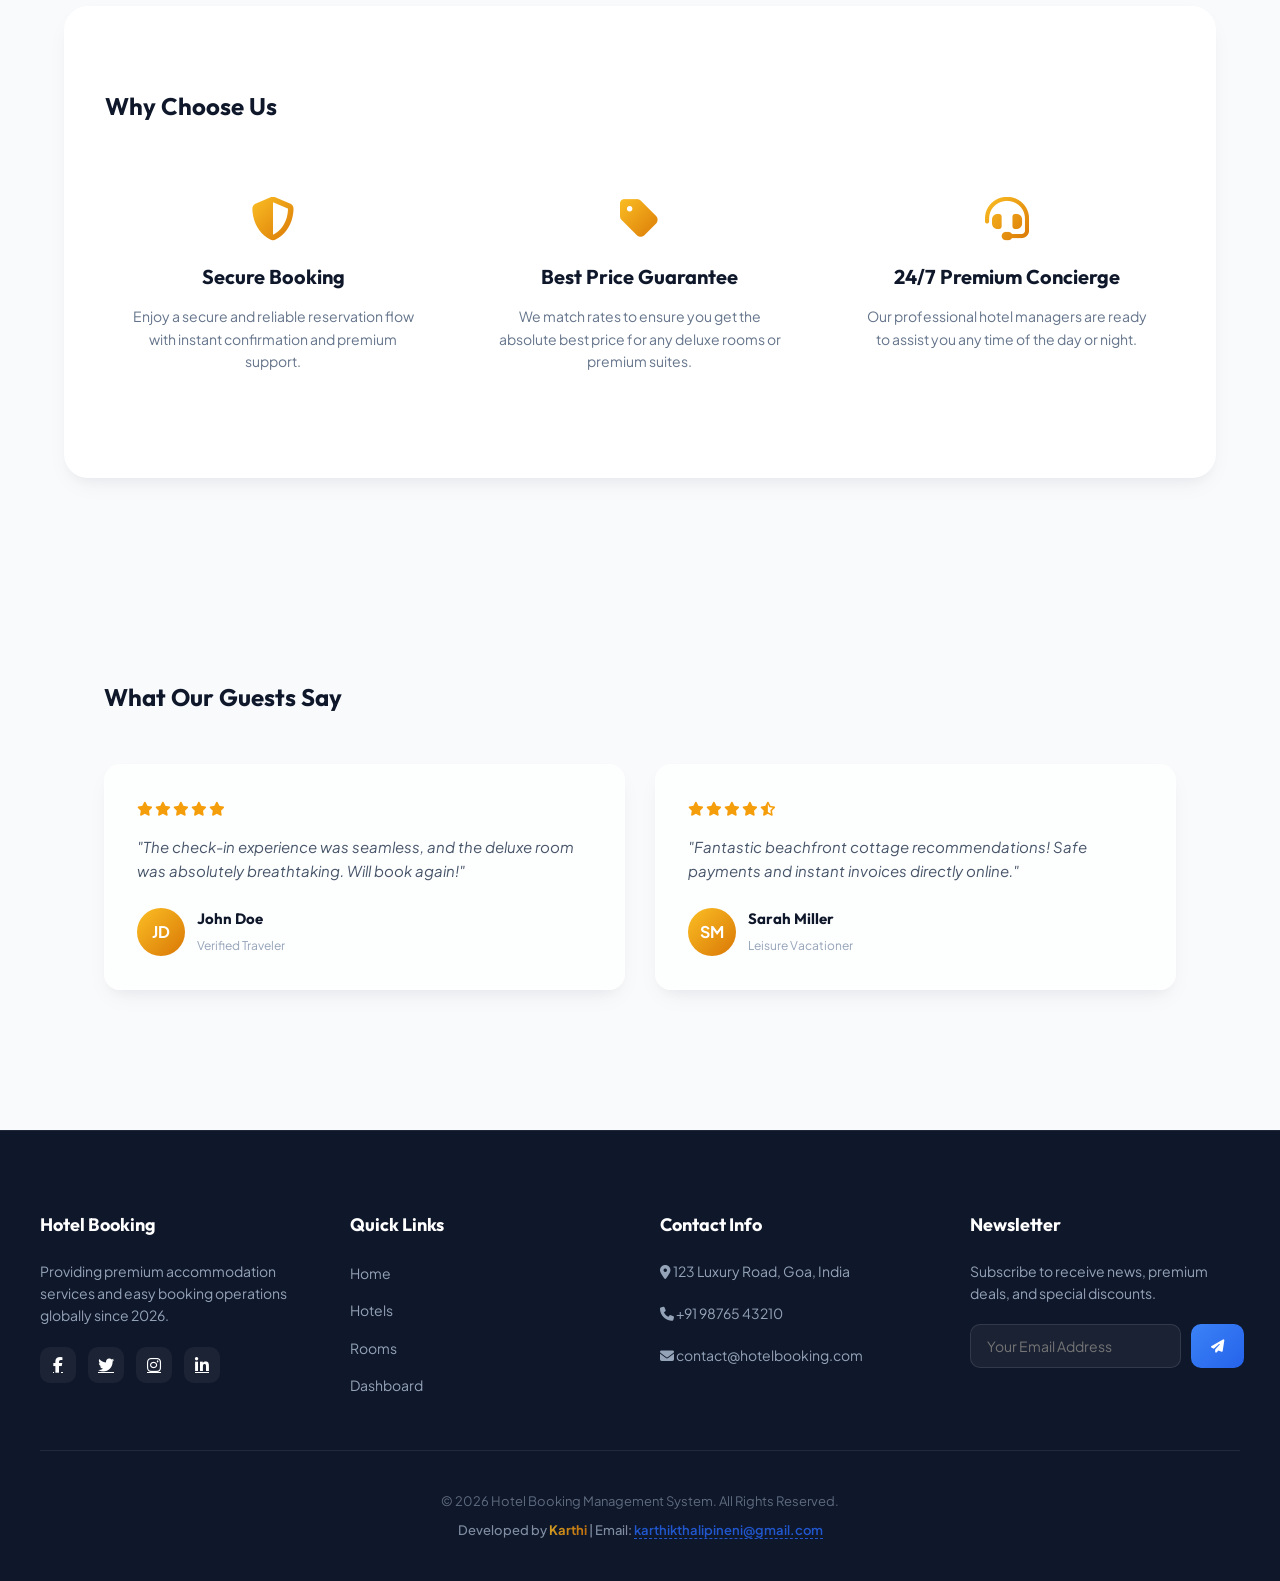
==== commit c35993a6: "Enhance frontend layout, animations, and add developer footer" ====
--- a/frontend/index.html
+++ b/frontend/index.html
@@ -203,6 +203,7 @@
         </div>
         <div class="footer-bottom">
             <p>&copy; 2026 Hotel Booking Management System. All Rights Reserved.</p>
+            <p style="margin-top: 8px; font-weight: 500; opacity: 0.85;">Developed by <span style="background: var(--accent-gradient); -webkit-background-clip: text; background-clip: text; color: transparent; font-weight: 700;">Karthi</span> | Email: <a href="mailto:karthikthalipineni@gmail.com" style="color: var(--primary); text-decoration: none; font-weight: 600; border-bottom: 1px dashed var(--primary); transition: var(--transition);">karthikthalipineni@gmail.com</a></p>
         </div>
     </footer>
 
--- a/frontend/style.css
+++ b/frontend/style.css
@@ -25,6 +25,7 @@
     --warning-gradient: linear-gradient(135deg, #FBBF24 0%, #F59E0B 100%);
     --gray-gradient: linear-gradient(135deg, #94A3B8 0%, #64748B 100%);
     --accent-gradient: linear-gradient(135deg, #FBBF24 0%, #D97706 100%);
+    --info-gradient: linear-gradient(135deg, #60A5FA 0%, #3B82F6 100%);
     --hero-overlay: linear-gradient(to bottom, rgba(15, 23, 42, 0.75), rgba(15, 23, 42, 0.9));
     --glass-card: rgba(255, 255, 255, 0.75);
     
@@ -178,6 +179,22 @@
     70% { box-shadow: 0 0 0 10px rgba(37, 99, 235, 0); }
     100% { box-shadow: 0 0 0 0 rgba(37, 99, 235, 0); }
 }
+@keyframes cardEntrance {
+    from {
+        opacity: 0;
+        transform: translateY(24px) scale(0.98);
+    }
+    to {
+        opacity: 1;
+        transform: translateY(0) scale(1);
+    }
+}
+@keyframes inputGlowPulse {
+    0% { box-shadow: 0 0 0 0 rgba(37, 99, 235, 0.2); }
+    50% { box-shadow: 0 0 0 4px rgba(37, 99, 235, 0.3); }
+    100% { box-shadow: 0 0 0 0 rgba(37, 99, 235, 0.2); }
+}
+
 @keyframes bounce {
     0%, 20%, 50%, 80%, 100% { transform: translateY(0); }
     40% { transform: translateY(-15px); }
@@ -421,6 +438,20 @@
     position: sticky;
     top: 110px;
     z-index: 10;
+    max-height: calc(100vh - 140px);
+    overflow-y: auto;
+    padding-right: 4px;
+}
+
+.form-container::-webkit-scrollbar {
+    width: 6px;
+}
+.form-container::-webkit-scrollbar-thumb {
+    background: rgba(148, 163, 184, 0.3);
+    border-radius: var(--radius-full);
+}
+.form-container::-webkit-scrollbar-thumb:hover {
+    background: rgba(148, 163, 184, 0.5);
 }
 
 .content-container {
@@ -648,6 +679,7 @@
     border-color: var(--primary);
     background-color: white;
     box-shadow: var(--primary-glow);
+    animation: inputGlowPulse 2s infinite;
 }
 
 /* Floating Glow borders using CSS Focus events */
@@ -694,6 +726,32 @@
     overflow: hidden;
 }
 
+form button::after,
+.btn-group button::after {
+    content: '';
+    position: absolute;
+    top: 0;
+    left: -50%;
+    width: 200%;
+    height: 100%;
+    background: linear-gradient(
+        to right,
+        rgba(255, 255, 255, 0) 0%,
+        rgba(255, 255, 255, 0.3) 50%,
+        rgba(255, 255, 255, 0) 100%
+    );
+    transform: skewX(-25deg);
+    transition: 0.75s;
+    opacity: 0;
+}
+
+form button:hover::after,
+.btn-group button:hover::after {
+    left: 125%;
+    opacity: 1;
+    transition: all 0.75s ease-in-out;
+}
+
 form button:hover,
 .btn-group button:hover {
     transform: translateY(-2px);
@@ -835,6 +893,7 @@
     position: relative;
     overflow: hidden;
     padding: 0;
+    animation: cardEntrance 0.5s cubic-bezier(0.16, 1, 0.3, 1) both;
 }
 
 .hotel-card:hover {
